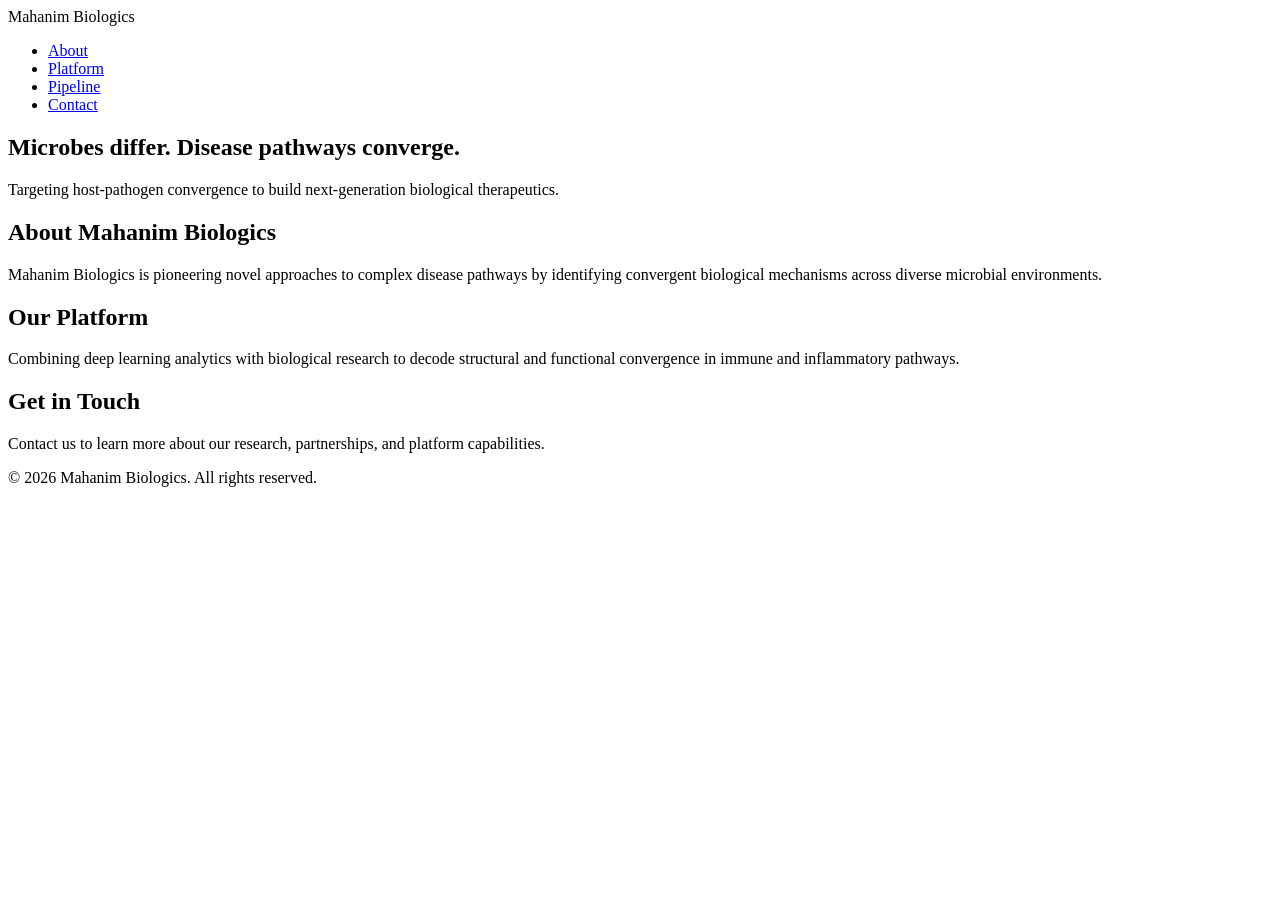
==== index.html @ a3ef7980 "Create index.html" ====
<!DOCTYPE html>
<html lang="en">
<head>
  <meta charset="utf-8">
  <meta name="viewport" content="width=device-width, initial-scale=1.0">
  <title>Mahanim Biologics — Microbes differ. Disease pathways converge.</title>
  <link rel="stylesheet" href="style.css">
</head>
<body>

  <div id="app-root">
    <!-- Main Website Content Structure -->
    <header class="site-header">
      <nav class="nav-container">
        <div class="logo">Mahanim Biologics</div>
        <ul class="nav-links">
          <li><a href="#about">About</a></li>
          <li><a href="#platform">Platform</a></li>
          <li><a href="#pipeline">Pipeline</a></li>
          <li><a href="#contact">Contact</a></li>
        </ul>
      </nav>
    </header>

    <main>
      <section class="hero-section">
        <h1>Microbes differ. Disease pathways converge.</h1>
        <p class="subtitle">Targeting host-pathogen convergence to build next-generation biological therapeutics.</p>
      </section>

      <section id="about" class="content-section">
        <h2>About Mahanim Biologics</h2>
        <p>Mahanim Biologics is pioneering novel approaches to complex disease pathways by identifying convergent biological mechanisms across diverse microbial environments.</p>
      </section>

      <section id="platform" class="content-section">
        <h2>Our Platform</h2>
        <p>Combining deep learning analytics with biological research to decode structural and functional convergence in immune and inflammatory pathways.</p>
      </section>

      <section id="contact" class="content-section">
        <h2>Get in Touch</h2>
        <p>Contact us to learn more about our research, partnerships, and platform capabilities.</p>
      </section>
    </main>

    <footer class="site-footer">
      <p>&copy; 2026 Mahanim Biologics. All rights reserved.</p>
    </footer>
  </div>

  <script src="script.js"></script>
</body>
</html>
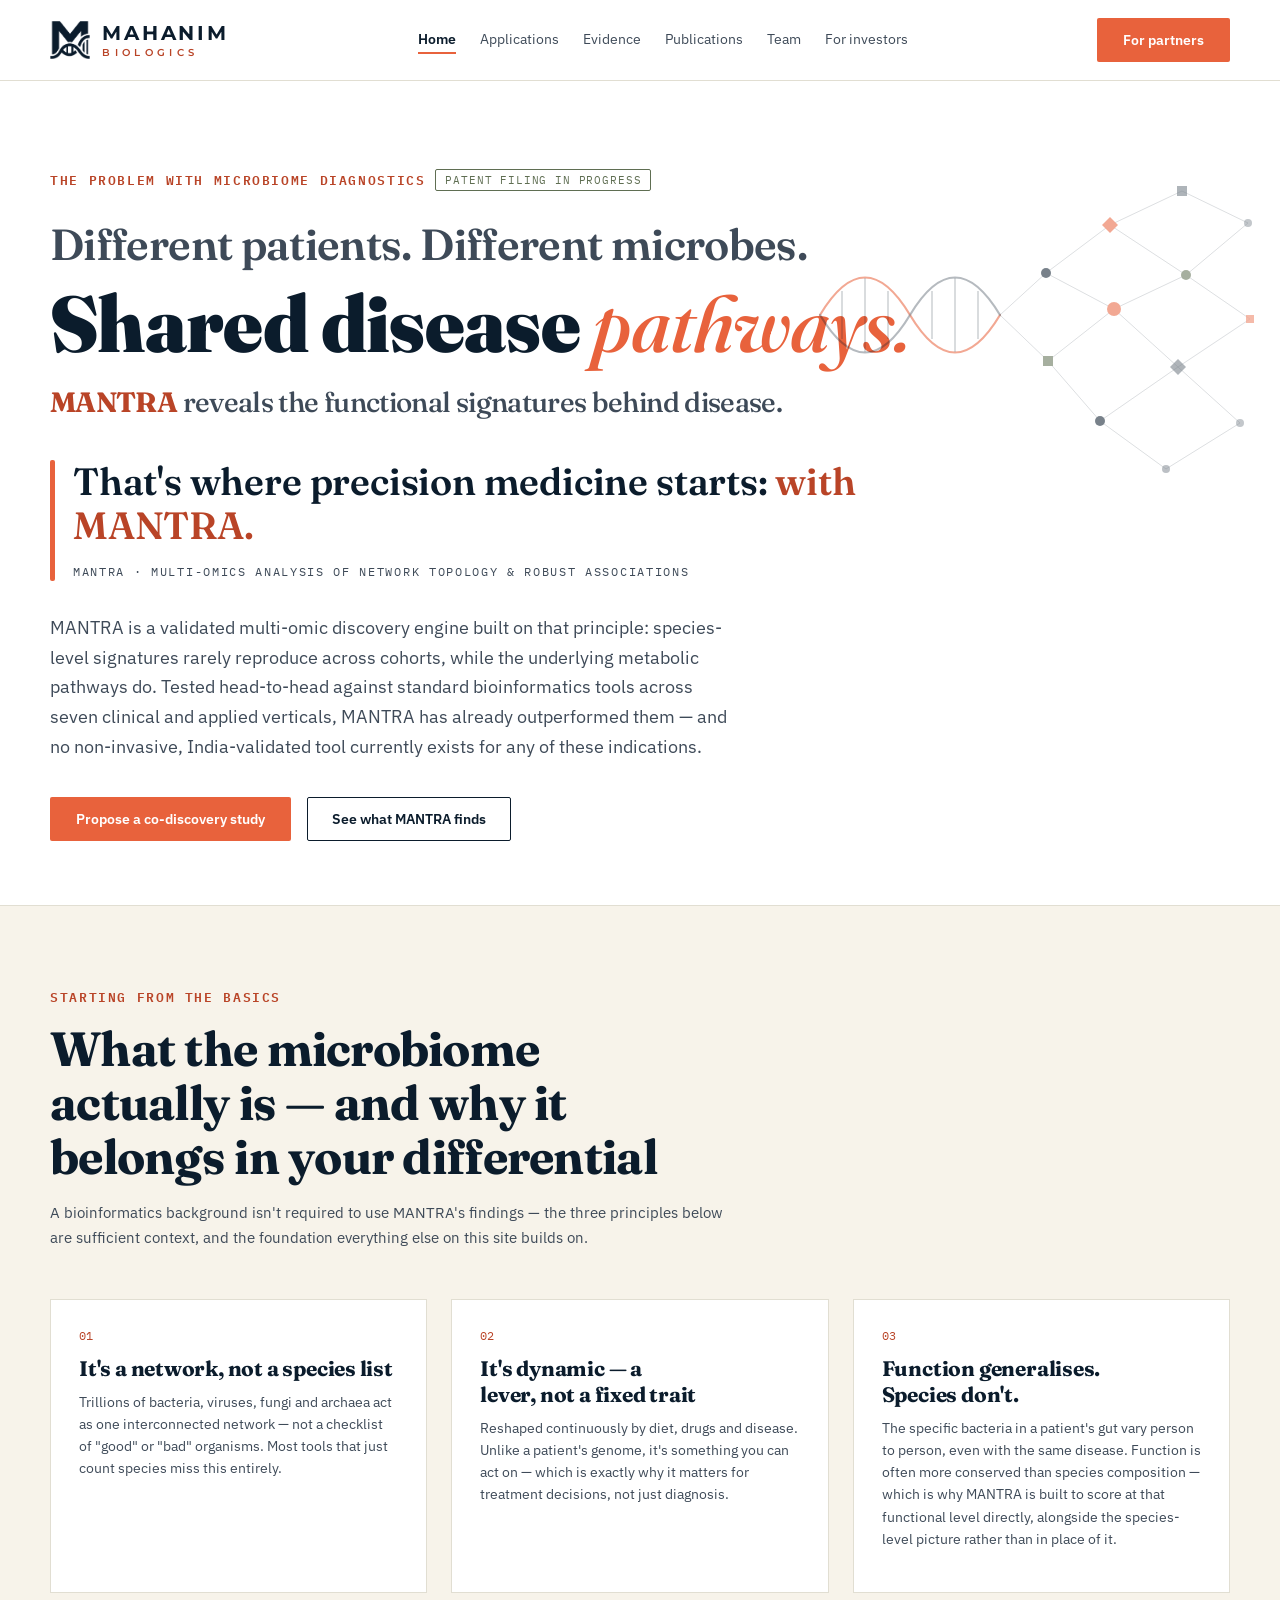
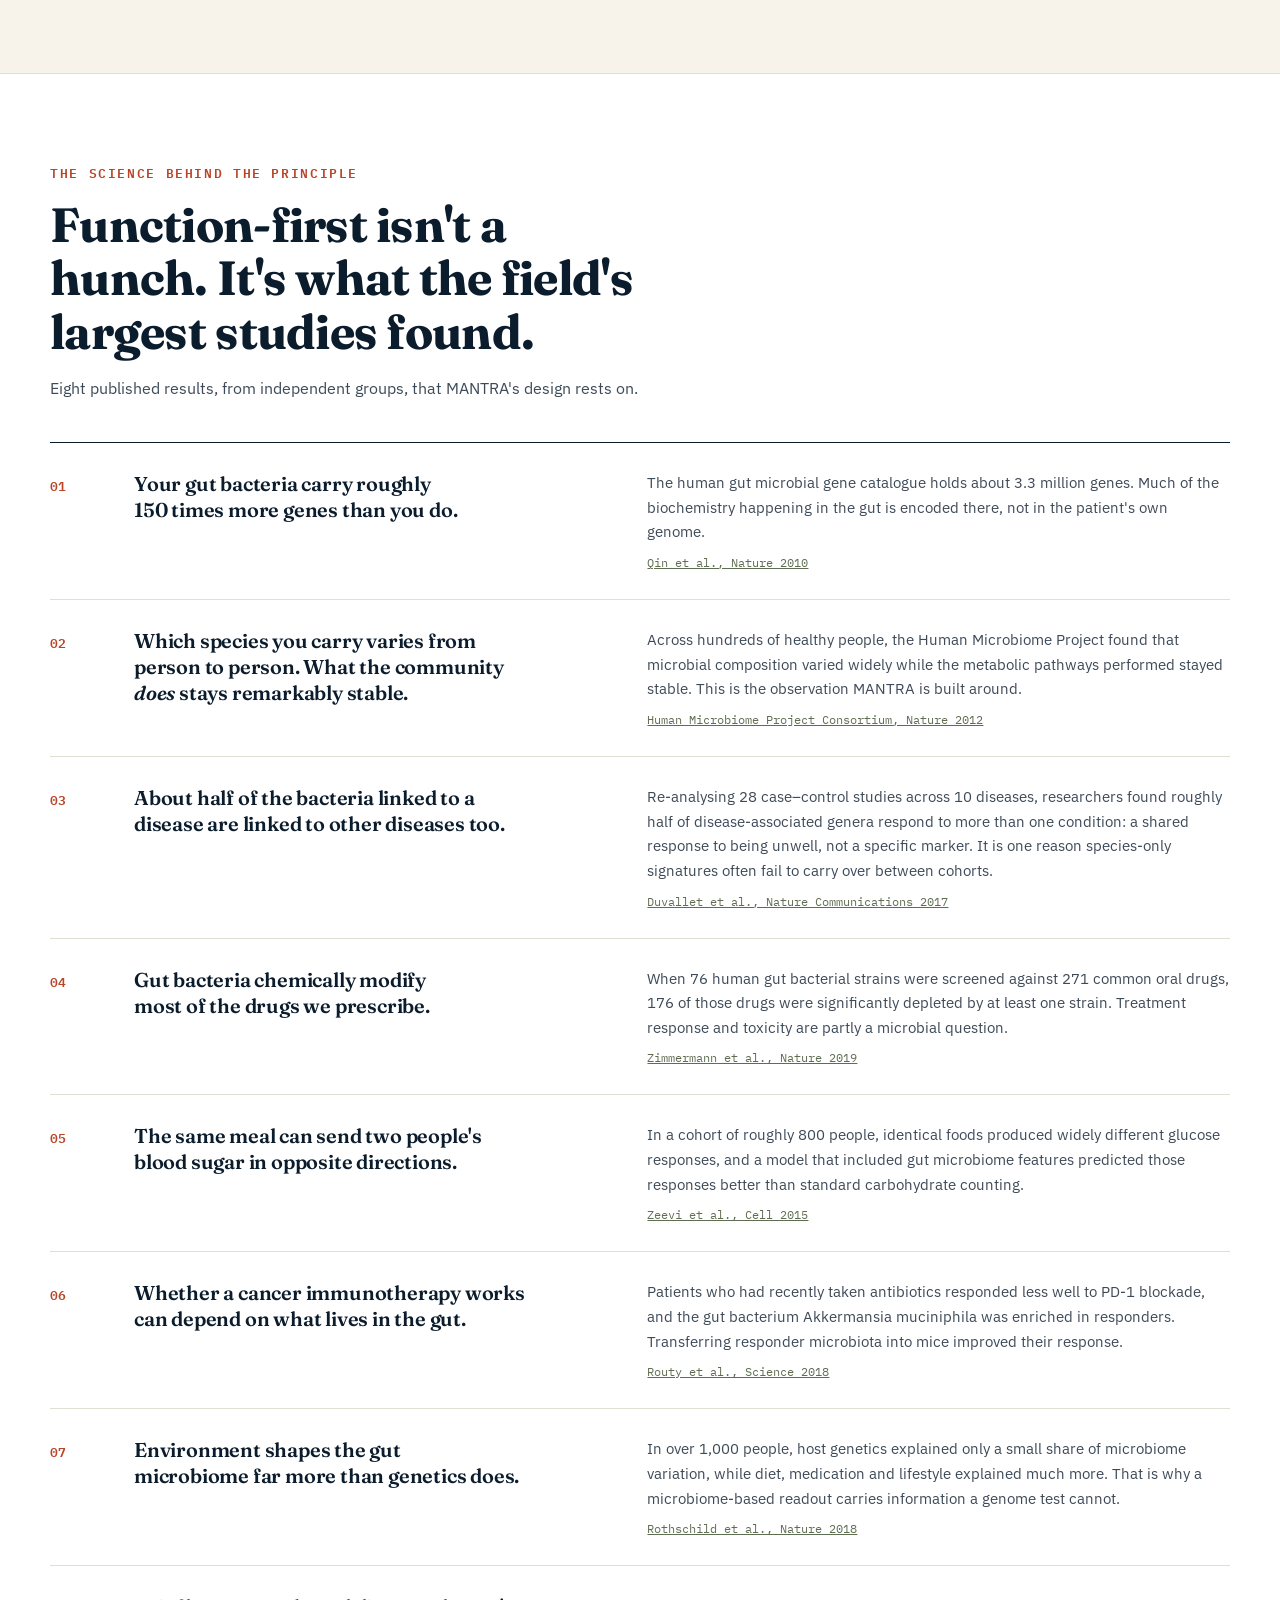
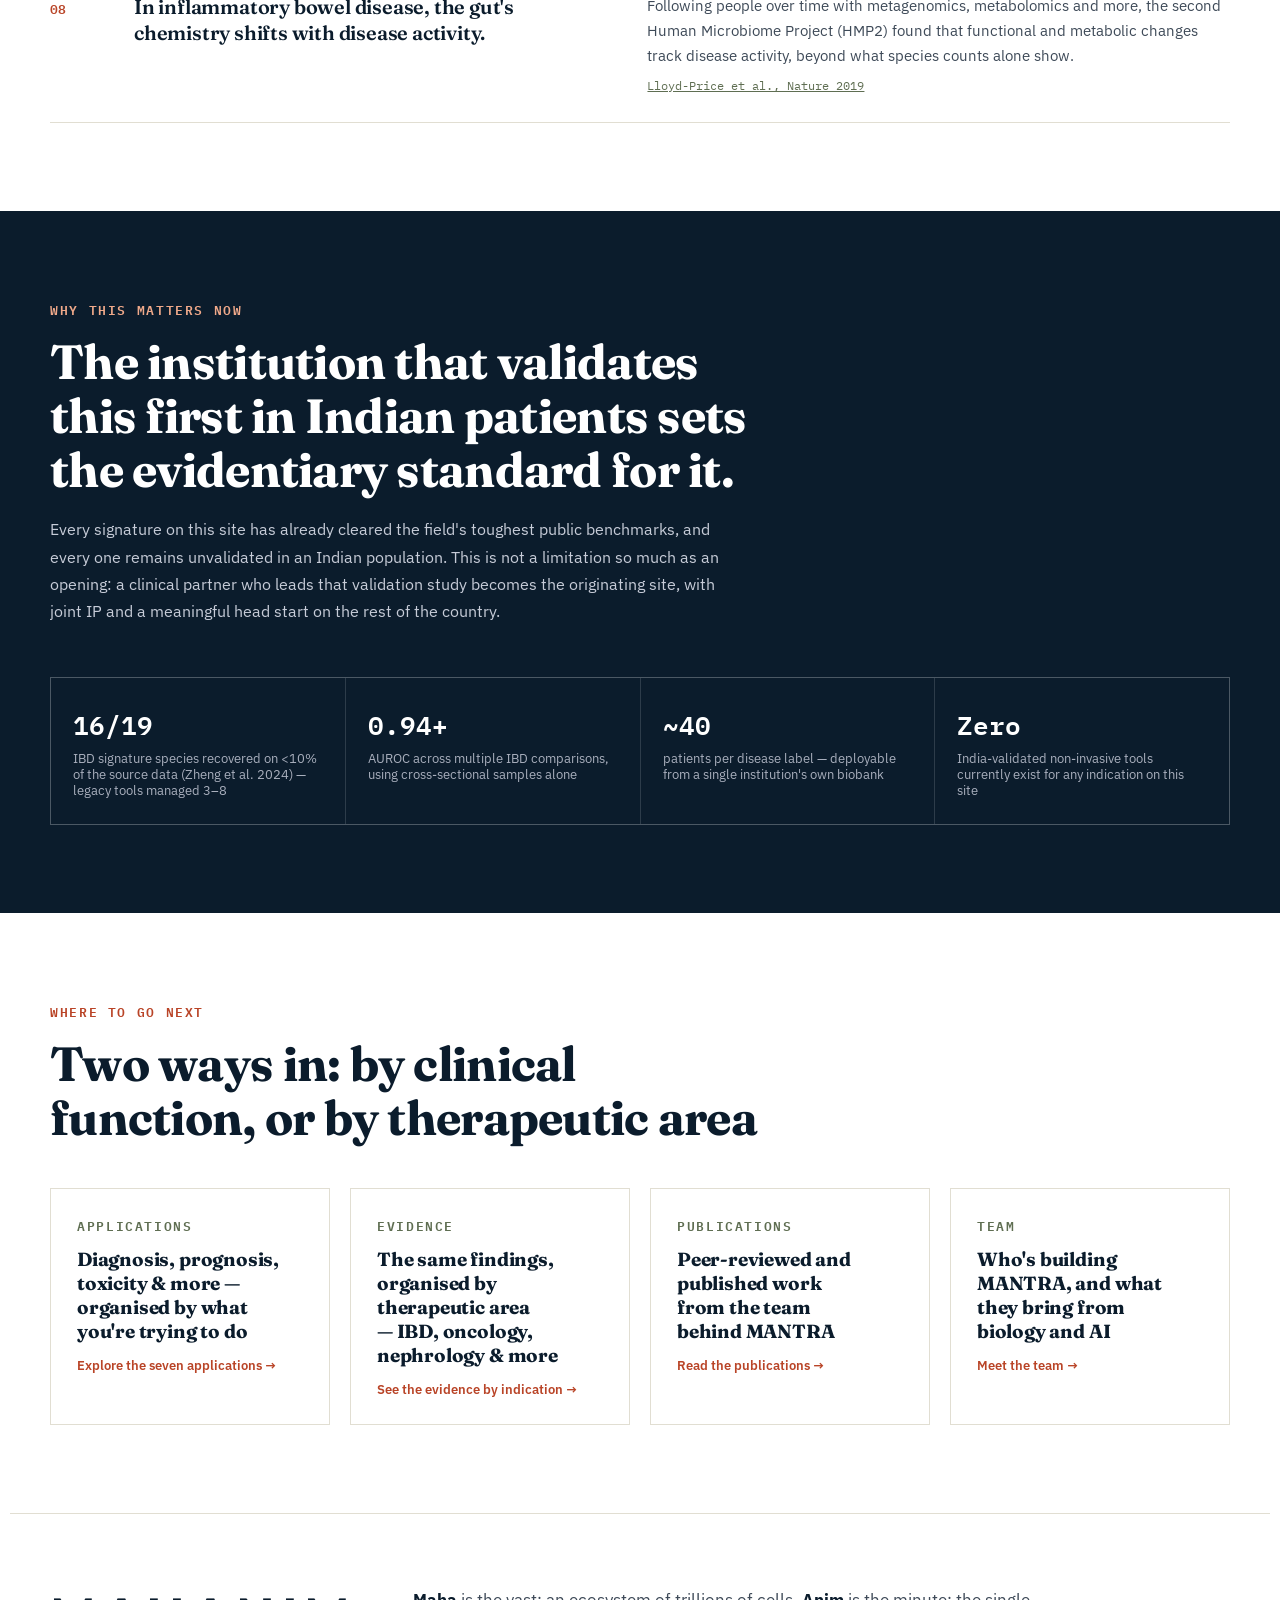
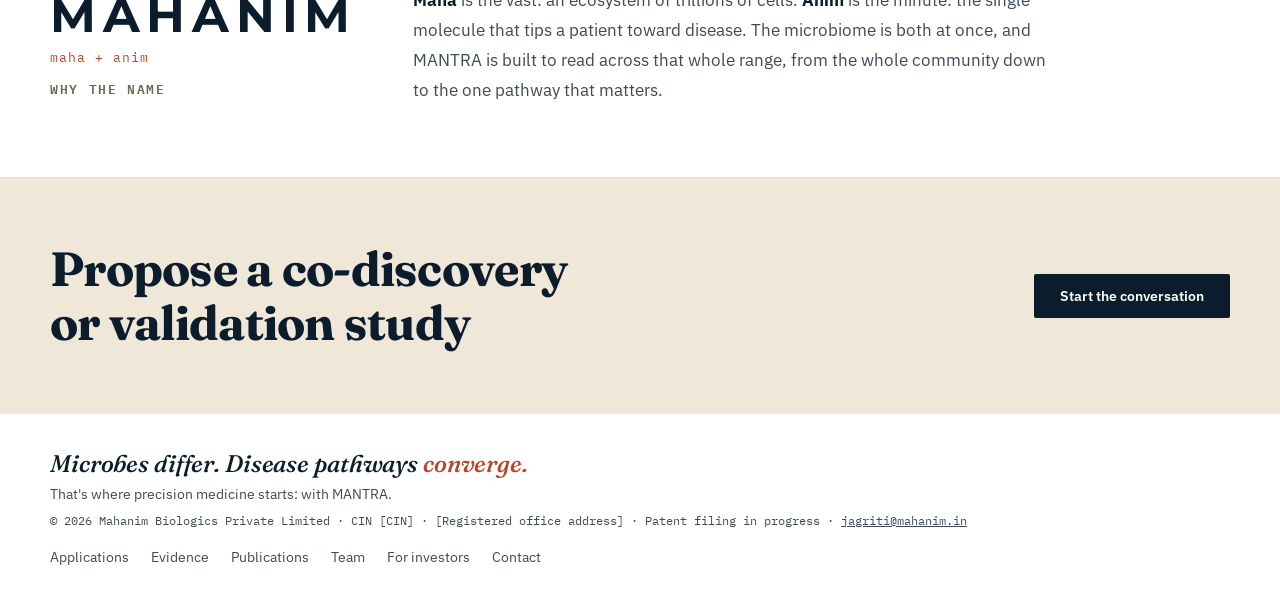
==== commit d05e2ef7: "Add files via upload" ====
--- a/index.html
+++ b/index.html
@@ -1,54 +1,355 @@
-<!DOCTYPE html>
+<!doctype html>
 <html lang="en">
 <head>
-  <meta charset="utf-8">
-  <meta name="viewport" content="width=device-width, initial-scale=1.0">
-  <title>Mahanim Biologics — Microbes differ. Disease pathways converge.</title>
-  <link rel="stylesheet" href="style.css">
+<meta charset="utf-8">
+<meta name="viewport" content="width=device-width, initial-scale=1">
+<meta name="description" content="Mahanim Biologics builds MANTRA, a multi-omic discovery engine that finds the functional microbiome signatures behind disease.">
+<title>Mahanim Biologics — Microbes differ. Disease pathways converge.</title>
+<link rel="icon" type="image/png" href="./assets/mahanim-icon.png">
+
+<link rel="stylesheet" href="https://fonts.googleapis.com/css2?family=Fraunces:ital,opsz,wght@0,9..144,400;0,9..144,600;0,9..144,700;0,9..144,900;1,9..144,500&amp;family=Montserrat:wght@500;600;700;800&amp;family=IBM+Plex+Sans:wght@400;500;600;700&amp;family=IBM+Plex+Mono:wght@400;500;600&amp;display=swap">
+<style>
+  :root{
+    --ink:#0B1C2C; --ink-soft:#3E4A58; --paper:#FFFFFF; --paper-2:#F7F3EA; --paper-3:#EFE8D8;
+    --accent:#E8623C; --accent-deep:#B94427; --sage:#5F6E52; --line:#E1DED2; --line-dark:rgba(255,255,255,0.14);
+    --font-display:'Fraunces',Georgia,serif; --font-body:'IBM Plex Sans',system-ui,sans-serif; --font-mono:'IBM Plex Mono',ui-monospace,monospace;
+  }
+  body{margin:0;background:var(--paper);color:var(--ink);font-family:var(--font-body);}
+  a{color:inherit;text-decoration:none;}
+  h1,h2,h3{font-family:var(--font-display);font-weight:600;margin:0;letter-spacing:-0.01em;}
+  h1{font-weight:800;letter-spacing:-0.02em;}
+  h2{line-height:1.15;}
+  /* type scale */
+  h1:not(.hero-title){font-size:clamp(40px,5.6vw,68px) !important;line-height:1.05 !important;}
+  h2{font-size:clamp(30px,3.8vw,48px) !important;line-height:1.12 !important;letter-spacing:-0.015em;}
+  .eyebrow{font-size:13px;}
+  h1,h2,h3{text-wrap:balance;}
+  .wordmark{display:flex;flex-direction:column;line-height:1;}
+  .wm-main{font-family:'Montserrat',system-ui,sans-serif;font-weight:700;font-size:20px;letter-spacing:0.14em;color:var(--ink);}
+  .wm-sub{font-family:'Montserrat',system-ui,sans-serif;font-weight:600;font-size:9.5px;letter-spacing:0.46em;color:var(--accent-deep);margin-top:5px;}
+  .tagline{font-family:var(--font-display);font-style:italic;font-weight:500;letter-spacing:-0.005em;}
+  .eyebrow{font-family:var(--font-mono);font-size:12.5px;font-weight:600;letter-spacing:0.13em;text-transform:uppercase;color:var(--accent-deep);}
+  .nav-link{font-size:13.5px;color:var(--ink-soft);padding:4px 0;border-bottom:2px solid transparent;}
+  .nav-link:hover{color:var(--ink);}
+  .nav-active{color:var(--ink);font-weight:600;border-bottom:2px solid var(--accent);}
+  .btn-primary{background:var(--accent);color:#fff;font-family:var(--font-body);font-weight:600;font-size:14px;padding:13px 26px;border-radius:2px;display:inline-flex;align-items:center;gap:8px;}
+  .btn-primary:hover{background:var(--accent-deep);}
+  .btn-dark{background:var(--ink);color:#fff;font-family:var(--font-body);font-weight:600;font-size:14px;padding:13px 26px;border-radius:2px;display:inline-flex;align-items:center;gap:8px;}
+  .btn-dark:hover{background:#16293C;}
+  .btn-ghost{border:1.5px solid var(--ink);color:var(--ink);font-family:var(--font-body);font-weight:600;font-size:14px;padding:11.5px 24px;border-radius:2px;display:inline-flex;align-items:center;gap:8px;}
+  .btn-ghost:hover{border-color:var(--accent);color:var(--accent-deep);}
+  .card{border:1px solid var(--line);background:var(--paper);transition:border-color .2s ease, transform .2s ease;}
+  .card:hover{border-color:var(--accent);transform:translateY(-2px);}
+  .sci-row{display:grid;grid-template-columns:56px 1fr 1.2fr;gap:28px;padding:28px 0;border-bottom:1px solid var(--line);align-items:start;}
+  .sci-num{font-family:var(--font-mono);font-size:13px;font-weight:600;color:var(--accent-deep);padding-top:4px;}
+  @media (max-width:880px){.sci-row{grid-template-columns:1fr !important;gap:10px !important;}}
+  .stat-num{font-family:var(--font-mono);font-weight:600;}
+  .tag{font-family:var(--font-mono);font-size:10.5px;letter-spacing:0.08em;text-transform:uppercase;border:1px solid var(--sage);color:var(--sage);border-radius:2px;padding:3px 9px;}
+  .footer-link:hover{color:var(--accent) !important;}
+  @media (max-width:880px){
+    .hide-mobile{display:none !important;}
+    .stack-mobile{flex-direction:column !important;}
+    .grid-mobile-1{grid-template-columns:1fr !important;}
+    .grid-mobile-2{grid-template-columns:1fr 1fr !important;}
+    .hero-title{font-size:40px !important;}
+    .section-pad{padding-left:24px !important;padding-right:24px !important;}
+  }
+  .show-mobile{display:none;}
+  .mnav{position:relative;}
+  .mnav summary{list-style:none;cursor:pointer;font-family:var(--font-body);font-size:14px;font-weight:600;color:var(--ink);padding:0 16px;min-height:44px;border:1px solid var(--line);display:flex;align-items:center;gap:8px;box-sizing:border-box;}
+  .mnav summary::-webkit-details-marker{display:none;}
+  .mnav[open] summary{border-color:var(--ink);}
+  .mnav-panel{position:absolute;right:0;top:calc(100% + 8px);background:#fff;border:1px solid var(--line);min-width:220px;display:flex;flex-direction:column;padding:8px 0;box-shadow:0 10px 28px rgba(11,28,44,0.10);}
+  .mnav-panel a{padding:13px 20px;font-size:15px;color:var(--ink);}
+  .mnav-panel a:hover{background:var(--paper-2);}
+  .mnav-panel .mnav-cta{margin:8px 12px 4px;background:var(--accent);color:#fff;font-weight:600;text-align:center;}
+  @media (max-width:880px){ .show-mobile{display:block !important;} }
+</style>
+
 </head>
 <body>
 
-  <div id="app-root">
-    <!-- Main Website Content Structure -->
-    <header class="site-header">
-      <nav class="nav-container">
-        <div class="logo">Mahanim Biologics</div>
-        <ul class="nav-links">
-          <li><a href="#about">About</a></li>
-          <li><a href="#platform">Platform</a></li>
-          <li><a href="#pipeline">Pipeline</a></li>
-          <li><a href="#contact">Contact</a></li>
-        </ul>
-      </nav>
-    </header>
-
-    <main>
-      <section class="hero-section">
-        <h1>Microbes differ. Disease pathways converge.</h1>
-        <p class="subtitle">Targeting host-pathogen convergence to build next-generation biological therapeutics.</p>
-      </section>
-
-      <section id="about" class="content-section">
-        <h2>About Mahanim Biologics</h2>
-        <p>Mahanim Biologics is pioneering novel approaches to complex disease pathways by identifying convergent biological mechanisms across diverse microbial environments.</p>
-      </section>
-
-      <section id="platform" class="content-section">
-        <h2>Our Platform</h2>
-        <p>Combining deep learning analytics with biological research to decode structural and functional convergence in immune and inflammatory pathways.</p>
-      </section>
-
-      <section id="contact" class="content-section">
-        <h2>Get in Touch</h2>
-        <p>Contact us to learn more about our research, partnerships, and platform capabilities.</p>
-      </section>
-    </main>
-
-    <footer class="site-footer">
-      <p>&copy; 2026 Mahanim Biologics. All rights reserved.</p>
-    </footer>
-  </div>
-
-  <script src="script.js"></script>
+<div style="width:100%;min-height:100vh;">
+
+  <!-- NAV -->
+  <div style="position:sticky;top:0;z-index:50;background:rgba(255,255,255,0.94);backdrop-filter:blur(6px);border-bottom:1px solid var(--line);">
+    <div style="max-width:1180px;margin:0 auto;display:flex;align-items:center;justify-content:space-between;padding:18px 40px;" class="section-pad">
+      <a href="index.html" style="display:flex;align-items:center;gap:12px;" aria-label="Mahanim Biologics home">
+        <img src="./assets/mahanim-mark.png" alt="" style="height:38px;width:auto;display:block;">
+        <span class="wordmark"><span class="wm-main">MAHANIM</span><span class="wm-sub">BIOLOGICS</span></span>
+      </a>
+      <div style="display:flex;align-items:center;gap:24px;" class="hide-mobile">
+        <a href="index.html" class="nav-link nav-active">Home</a>
+        <a href="applications.html" class="nav-link">Applications</a>
+        <a href="evidence.html" class="nav-link">Evidence</a>
+        <a href="publications.html" class="nav-link">Publications</a>
+        <a href="team.html" class="nav-link">Team</a>
+        <a href="investors.html" class="nav-link">For investors</a>
+      </div>
+      <details class="mnav show-mobile"><summary aria-label="Open site menu"><svg width="18" height="18" viewBox="0 0 24 24" fill="none" stroke="currentColor" stroke-width="2" stroke-linecap="round" aria-hidden="true"><path d="M4 7h16M4 12h16M4 17h16"></path></svg>Menu</summary><div class="mnav-panel"><a href="index.html">Home</a><a href="applications.html">Applications</a><a href="evidence.html">Evidence</a><a href="publications.html">Publications</a><a href="team.html">Team</a><a href="investors.html">For investors</a><a href="contact.html" class="mnav-cta">For partners</a></div></details>
+      <a href="contact.html" class="btn-primary hide-mobile">For partners</a>
+    </div>
+  </div>
+
+  <!-- HERO -->
+  <div style="max-width:1180px;margin:0 auto;padding:88px 40px 64px;position:relative;" class="section-pad">
+    <svg style="position:absolute;top:24px;right:0;width:460px;height:420px;opacity:0.55;" viewBox="0 0 460 420" fill="none" class="hide-mobile" aria-hidden="true">
+      <!-- helix entering from the left, unravelling into a network of microbes (circles), metabolites (squares) and enzymes (diamonds) -->
+      <g stroke-width="2.2" stroke-linecap="round">
+        <path d="M10,210 C40,160 70,160 100,210 S160,260 190,210" stroke="#E8623C"></path>
+        <path d="M10,210 C40,260 70,260 100,210 S160,160 190,210" stroke="#0B1C2C" opacity="0.55"></path>
+      </g>
+      <g stroke="#0B1C2C" stroke-width="1.4" opacity="0.4">
+        <line x1="32" y1="186" x2="32" y2="234"></line><line x1="55" y1="173" x2="55" y2="247"></line><line x1="78" y1="186" x2="78" y2="234"></line>
+        <line x1="122" y1="186" x2="122" y2="234"></line><line x1="145" y1="173" x2="145" y2="247"></line><line x1="168" y1="186" x2="168" y2="234"></line>
+      </g>
+      <g stroke="#0B1C2C" stroke-width="0.8" opacity="0.32">
+        <line x1="190" y1="210" x2="236" y2="168"></line><line x1="190" y1="210" x2="238" y2="256"></line>
+        <line x1="236" y1="168" x2="300" y2="120"></line><line x1="236" y1="168" x2="304" y2="204"></line><line x1="238" y1="256" x2="304" y2="204"></line>
+        <line x1="238" y1="256" x2="290" y2="316"></line><line x1="300" y1="120" x2="372" y2="86"></line><line x1="300" y1="120" x2="376" y2="170"></line>
+        <line x1="304" y1="204" x2="376" y2="170"></line><line x1="304" y1="204" x2="368" y2="262"></line><line x1="290" y1="316" x2="368" y2="262"></line>
+        <line x1="290" y1="316" x2="356" y2="364"></line><line x1="372" y1="86" x2="438" y2="118"></line><line x1="376" y1="170" x2="438" y2="118"></line>
+        <line x1="376" y1="170" x2="440" y2="214"></line><line x1="368" y1="262" x2="440" y2="214"></line><line x1="368" y1="262" x2="430" y2="318"></line><line x1="356" y1="364" x2="430" y2="318"></line>
+      </g>
+      <circle cx="236" cy="168" r="5" fill="#0B1C2C"></circle>
+      <rect x="233" y="251" width="10" height="10" fill="#5F6E52"></rect>
+      <path d="M300,112 L308,120 L300,128 L292,120 Z" fill="#E8623C"></path>
+      <circle cx="304" cy="204" r="7" fill="#E8623C"></circle>
+      <circle cx="290" cy="316" r="5" fill="#0B1C2C"></circle>
+      <rect x="367" y="81" width="10" height="10" fill="#0B1C2C" opacity="0.6"></rect>
+      <circle cx="376" cy="170" r="5" fill="#5F6E52"></circle>
+      <path d="M368,254 L376,262 L368,270 L360,262 Z" fill="#0B1C2C" opacity="0.6"></path>
+      <circle cx="356" cy="364" r="4" fill="#0B1C2C" opacity="0.5"></circle>
+      <circle cx="438" cy="118" r="4" fill="#0B1C2C" opacity="0.45"></circle>
+      <rect x="436" y="210" width="8" height="8" fill="#E8623C" opacity="0.8"></rect>
+      <circle cx="430" cy="318" r="4" fill="#0B1C2C" opacity="0.45"></circle>
+    </svg>
+
+    <div style="display:flex;align-items:center;gap:10px;margin-bottom:28px;flex-wrap:wrap;">
+      <div class="eyebrow">The problem with microbiome diagnostics</div>
+      <div class="tag">Patent filing in progress</div>
+    </div>
+    <h1 class="hero-title" style="max-width:920px;margin:0;">
+      <span style="display:block;font-size:clamp(26px,3.4vw,44px);line-height:1.15;font-weight:600;color:var(--ink-soft);">Different patients. Different microbes.</span>
+      <span style="display:block;font-size:clamp(44px,6.2vw,84px);line-height:1.02;font-weight:900;margin-top:14px;">Shared disease <span style="color:var(--accent);font-style:italic;font-weight:500;white-space:nowrap;">pathways.</span></span>
+      <span style="display:block;font-size:clamp(20px,2.2vw,28px);line-height:1.3;font-weight:500;color:var(--ink-soft);margin-top:20px;"><span style="color:var(--accent-deep);font-weight:700;">MANTRA</span> reveals the functional signatures behind disease.</span>
+    </h1>
+    <div style="display:flex;gap:18px;align-items:stretch;margin-top:40px;max-width:860px;">
+      <div style="width:5px;background:var(--accent);flex:none;border-radius:2px;"></div>
+      <div>
+        <div class="tagline" style="font-size:clamp(24px,3vw,38px);line-height:1.15;font-weight:600;color:var(--ink);font-style:normal;">That's where precision medicine starts: <span style="color:var(--accent-deep);">with MANTRA.</span></div>
+        <div style="font-family:var(--font-mono);font-size:12px;letter-spacing:0.14em;text-transform:uppercase;color:var(--ink-soft);margin-top:14px;line-height:1.6;">MANTRA · Multi-OMICs Analysis of Network Topology &amp; Robust Associations</div>
+      </div>
+    </div>
+    <p style="max-width:680px;font-size:18px;line-height:1.65;color:var(--ink-soft);margin-top:32px;">
+      MANTRA is a validated multi-omic discovery engine built on that principle:
+      species-level signatures rarely reproduce across cohorts, while the underlying
+      metabolic pathways do. Tested head-to-head against standard bioinformatics tools
+      across seven clinical and applied verticals, MANTRA has already outperformed
+      them — and no non-invasive, India-validated tool currently exists for any of
+      these indications.
+    </p>
+    <div style="display:flex;gap:16px;margin-top:36px;" class="stack-mobile">
+      <a href="contact.html" class="btn-primary">Propose a co-discovery study</a>
+      <a href="applications.html" class="btn-ghost">See what MANTRA finds</a>
+    </div>
+  </div>
+
+  <!-- BUILD FROM BASICS -->
+  <div style="background:var(--paper-2);padding:80px 40px;border-top:1px solid var(--line);border-bottom:1px solid var(--line);" class="section-pad">
+    <div style="max-width:1180px;margin:0 auto;">
+      <div class="eyebrow">Starting from the basics</div>
+      <h2 style="font-size:clamp(32px,4vw,48px);font-weight:700;margin-top:14px;max-width:680px;">What the microbiome actually is — and why it belongs in your differential</h2>
+      <p style="max-width:680px;color:var(--ink-soft);font-size:15px;line-height:1.7;margin-top:16px;">
+        A bioinformatics background isn't required to use MANTRA's findings — the three
+        principles below are sufficient context, and the foundation everything else on
+        this site builds on.
+      </p>
+
+      <div style="display:grid;grid-template-columns:repeat(3,1fr);gap:24px;margin-top:48px;" class="grid-mobile-1">
+        <div class="card" style="padding:28px;">
+          <div style="font-family:var(--font-mono);font-size:12px;color:var(--accent-deep);">01</div>
+          <h3 style="font-size:21px;font-weight:700;margin-top:12px;">It's a network, not a species list</h3>
+          <p style="font-size:13.5px;color:var(--ink-soft);margin-top:10px;line-height:1.65;">Trillions of bacteria, viruses, fungi and archaea act as one interconnected network — not a checklist of "good" or "bad" organisms. Most tools that just count species miss this entirely.</p>
+        </div>
+        <div class="card" style="padding:28px;">
+          <div style="font-family:var(--font-mono);font-size:12px;color:var(--accent-deep);">02</div>
+          <h3 style="font-size:21px;font-weight:700;margin-top:12px;">It's dynamic — a lever, not a fixed trait</h3>
+          <p style="font-size:13.5px;color:var(--ink-soft);margin-top:10px;line-height:1.65;">Reshaped continuously by diet, drugs and disease. Unlike a patient's genome, it's something you can act on — which is exactly why it matters for treatment decisions, not just diagnosis.</p>
+        </div>
+        <div class="card" style="padding:28px;">
+          <div style="font-family:var(--font-mono);font-size:12px;color:var(--accent-deep);">03</div>
+          <h3 style="font-size:21px;font-weight:700;margin-top:12px;">Function generalises. Species don't.</h3>
+          <p style="font-size:13.5px;color:var(--ink-soft);margin-top:10px;line-height:1.65;">The specific bacteria in a patient's gut vary person to person, even with the same disease. Function is often more conserved than species composition — which is why MANTRA is built to score at that functional level directly, alongside the species-level picture rather than in place of it.</p>
+        </div>
+      </div>
+    </div>
+  </div>
+
+  <!-- THE SCIENCE BEHIND THE PRINCIPLE -->
+  <div style="max-width:1180px;margin:0 auto;padding:88px 40px;" class="section-pad">
+    <div class="eyebrow">The science behind the principle</div>
+    <h2 style="font-size:clamp(32px,4vw,48px);font-weight:700;margin-top:14px;max-width:820px;">Function-first isn't a hunch. It's what the field's largest studies found.</h2>
+    <p style="max-width:700px;color:var(--ink-soft);font-size:16px;line-height:1.7;margin-top:16px;">
+      Eight published results, from independent groups, that MANTRA's design rests on.
+    </p>
+    <div style="margin-top:40px;border-top:1px solid var(--ink);">
+      <div class="sci-row">
+        <div class="sci-num">01</div>
+        <div class="sci-head"><h3 style="font-size:20px;font-weight:600;line-height:1.3;">Your gut bacteria carry roughly 150 times more genes than you do.</h3></div>
+        <div class="sci-body"><p style="font-size:14.5px;color:var(--ink-soft);line-height:1.7;margin:0;">The human gut microbial gene catalogue holds about 3.3 million genes. Much of the biochemistry happening in the gut is encoded there, not in the patient's own genome.</p>
+          <a href="https://doi.org/10.1038/nature08821" target="_blank" style="display:inline-block;font-family:var(--font-mono);font-size:11.5px;color:var(--sage);margin-top:10px;text-decoration:underline;">Qin et al., Nature 2010</a></div>
+      </div>
+      <div class="sci-row">
+        <div class="sci-num">02</div>
+        <div class="sci-head"><h3 style="font-size:20px;font-weight:600;line-height:1.3;">Which species you carry varies from person to person. What the community <em>does</em> stays remarkably stable.</h3></div>
+        <div class="sci-body"><p style="font-size:14.5px;color:var(--ink-soft);line-height:1.7;margin:0;">Across hundreds of healthy people, the Human Microbiome Project found that microbial composition varied widely while the metabolic pathways performed stayed stable. This is the observation MANTRA is built around.</p>
+          <a href="https://doi.org/10.1038/nature11234" target="_blank" style="display:inline-block;font-family:var(--font-mono);font-size:11.5px;color:var(--sage);margin-top:10px;text-decoration:underline;">Human Microbiome Project Consortium, Nature 2012</a></div>
+      </div>
+      <div class="sci-row">
+        <div class="sci-num">03</div>
+        <div class="sci-head"><h3 style="font-size:20px;font-weight:600;line-height:1.3;">About half of the bacteria linked to a disease are linked to other diseases too.</h3></div>
+        <div class="sci-body"><p style="font-size:14.5px;color:var(--ink-soft);line-height:1.7;margin:0;">Re-analysing 28 case–control studies across 10 diseases, researchers found roughly half of disease-associated genera respond to more than one condition: a shared response to being unwell, not a specific marker. It is one reason species-only signatures often fail to carry over between cohorts.</p>
+          <a href="https://doi.org/10.1038/s41467-017-01973-8" target="_blank" style="display:inline-block;font-family:var(--font-mono);font-size:11.5px;color:var(--sage);margin-top:10px;text-decoration:underline;">Duvallet et al., Nature Communications 2017</a></div>
+      </div>
+      <div class="sci-row">
+        <div class="sci-num">04</div>
+        <div class="sci-head"><h3 style="font-size:20px;font-weight:600;line-height:1.3;">Gut bacteria chemically modify most of the drugs we prescribe.</h3></div>
+        <div class="sci-body"><p style="font-size:14.5px;color:var(--ink-soft);line-height:1.7;margin:0;">When 76 human gut bacterial strains were screened against 271 common oral drugs, 176 of those drugs were significantly depleted by at least one strain. Treatment response and toxicity are partly a microbial question.</p>
+          <a href="https://doi.org/10.1038/s41586-019-1291-3" target="_blank" style="display:inline-block;font-family:var(--font-mono);font-size:11.5px;color:var(--sage);margin-top:10px;text-decoration:underline;">Zimmermann et al., Nature 2019</a></div>
+      </div>
+      <div class="sci-row">
+        <div class="sci-num">05</div>
+        <div class="sci-head"><h3 style="font-size:20px;font-weight:600;line-height:1.3;">The same meal can send two people's blood sugar in opposite directions.</h3></div>
+        <div class="sci-body"><p style="font-size:14.5px;color:var(--ink-soft);line-height:1.7;margin:0;">In a cohort of roughly 800 people, identical foods produced widely different glucose responses, and a model that included gut microbiome features predicted those responses better than standard carbohydrate counting.</p>
+          <a href="https://doi.org/10.1016/j.cell.2015.11.001" target="_blank" style="display:inline-block;font-family:var(--font-mono);font-size:11.5px;color:var(--sage);margin-top:10px;text-decoration:underline;">Zeevi et al., Cell 2015</a></div>
+      </div>
+      <div class="sci-row">
+        <div class="sci-num">06</div>
+        <div class="sci-head"><h3 style="font-size:20px;font-weight:600;line-height:1.3;">Whether a cancer immunotherapy works can depend on what lives in the gut.</h3></div>
+        <div class="sci-body"><p style="font-size:14.5px;color:var(--ink-soft);line-height:1.7;margin:0;">Patients who had recently taken antibiotics responded less well to PD-1 blockade, and the gut bacterium Akkermansia muciniphila was enriched in responders. Transferring responder microbiota into mice improved their response.</p>
+          <a href="https://doi.org/10.1126/science.aan3706" target="_blank" style="display:inline-block;font-family:var(--font-mono);font-size:11.5px;color:var(--sage);margin-top:10px;text-decoration:underline;">Routy et al., Science 2018</a></div>
+      </div>
+      <div class="sci-row">
+        <div class="sci-num">07</div>
+        <div class="sci-head"><h3 style="font-size:20px;font-weight:600;line-height:1.3;">Environment shapes the gut microbiome far more than genetics does.</h3></div>
+        <div class="sci-body"><p style="font-size:14.5px;color:var(--ink-soft);line-height:1.7;margin:0;">In over 1,000 people, host genetics explained only a small share of microbiome variation, while diet, medication and lifestyle explained much more. That is why a microbiome-based readout carries information a genome test cannot.</p>
+          <a href="https://doi.org/10.1038/nature25973" target="_blank" style="display:inline-block;font-family:var(--font-mono);font-size:11.5px;color:var(--sage);margin-top:10px;text-decoration:underline;">Rothschild et al., Nature 2018</a></div>
+      </div>
+      <div class="sci-row">
+        <div class="sci-num">08</div>
+        <div class="sci-head"><h3 style="font-size:20px;font-weight:600;line-height:1.3;">In inflammatory bowel disease, the gut's chemistry shifts with disease activity.</h3></div>
+        <div class="sci-body"><p style="font-size:14.5px;color:var(--ink-soft);line-height:1.7;margin:0;">Following people over time with metagenomics, metabolomics and more, the second Human Microbiome Project (HMP2) found that functional and metabolic changes track disease activity, beyond what species counts alone show.</p>
+          <a href="https://doi.org/10.1038/s41586-019-1237-9" target="_blank" style="display:inline-block;font-family:var(--font-mono);font-size:11.5px;color:var(--sage);margin-top:10px;text-decoration:underline;">Lloyd-Price et al., Nature 2019</a></div>
+      </div>
+    </div>
+  </div>
+
+  <!-- WHY YOU NEED TO WORK WITH US -->
+  <div style="background:var(--ink);color:#fff;padding:88px 40px;" class="section-pad">
+    <div style="max-width:1180px;margin:0 auto;">
+      <div class="eyebrow" style="color:#F0A98A;">Why this matters now</div>
+      <h2 style="font-size:clamp(32px,4.2vw,50px);font-weight:700;margin-top:14px;color:#fff;max-width:760px;">
+        The institution that validates this first in Indian patients sets the evidentiary standard for it.
+      </h2>
+      <p style="max-width:700px;color:#C7CCD8;font-size:15.5px;line-height:1.75;margin-top:20px;">
+        Every signature on this site has already cleared the field's toughest public
+        benchmarks, and every one remains unvalidated in an Indian population. This is
+        not a limitation so much as an opening: a clinical partner who leads that
+        validation study becomes the originating site, with joint IP and a meaningful
+        head start on the rest of the country.
+      </p>
+
+      <div style="display:grid;grid-template-columns:repeat(4,1fr);gap:1px;background:rgba(255,255,255,0.14);margin-top:52px;border:1px solid rgba(255,255,255,0.14);" class="grid-mobile-1">
+        <div style="background:var(--ink);padding:26px 22px;">
+          <div class="stat-num" style="font-size:26px;">16/19</div>
+          <div style="font-size:12.5px;color:#A9AFBD;margin-top:6px;">IBD signature species recovered on &lt;10% of the source data (Zheng et al. 2024) — legacy tools managed 3–8</div>
+        </div>
+        <div style="background:var(--ink);padding:26px 22px;">
+          <div class="stat-num" style="font-size:26px;">0.94+</div>
+          <div style="font-size:12.5px;color:#A9AFBD;margin-top:6px;">AUROC across multiple IBD comparisons, using cross-sectional samples alone</div>
+        </div>
+        <div style="background:var(--ink);padding:26px 22px;">
+          <div class="stat-num" style="font-size:26px;">~40</div>
+          <div style="font-size:12.5px;color:#A9AFBD;margin-top:6px;">patients per disease label — deployable from a single institution's own biobank</div>
+        </div>
+        <div style="background:var(--ink);padding:26px 22px;">
+          <div class="stat-num" style="font-size:26px;">Zero</div>
+          <div style="font-size:12.5px;color:#A9AFBD;margin-top:6px;">India-validated non-invasive tools currently exist for any indication on this site</div>
+        </div>
+      </div>
+    </div>
+  </div>
+
+  <!-- EXPLORE -->
+  <div style="max-width:1180px;margin:0 auto;padding:88px 40px;" class="section-pad">
+    <div class="eyebrow">Where to go next</div>
+    <h2 style="font-size:clamp(32px,4vw,48px);font-weight:700;margin-top:14px;max-width:760px;">Two ways in: by clinical function, or by therapeutic area</h2>
+    <div style="display:grid;grid-template-columns:repeat(4,1fr);gap:20px;margin-top:44px;" class="grid-mobile-1">
+      <a href="applications.html" class="card" style="padding:26px;display:block;">
+        <div class="eyebrow" style="color:var(--sage);">Applications</div>
+        <h3 style="font-size:19px;font-weight:700;margin-top:10px;">Diagnosis, prognosis, toxicity &amp; more — organised by what you're trying to do</h3>
+        <div style="font-size:13px;color:var(--accent-deep);margin-top:14px;font-weight:600;">Explore the seven applications →</div>
+      </a>
+      <a href="evidence.html" class="card" style="padding:26px;display:block;">
+        <div class="eyebrow" style="color:var(--sage);">Evidence</div>
+        <h3 style="font-size:19px;font-weight:700;margin-top:10px;">The same findings, organised by therapeutic area — IBD, oncology, nephrology &amp; more</h3>
+        <div style="font-size:13px;color:var(--accent-deep);margin-top:14px;font-weight:600;">See the evidence by indication →</div>
+      </a>
+      <a href="publications.html" class="card" style="padding:26px;display:block;">
+        <div class="eyebrow" style="color:var(--sage);">Publications</div>
+        <h3 style="font-size:19px;font-weight:700;margin-top:10px;">Peer-reviewed and published work from the team behind MANTRA</h3>
+        <div style="font-size:13px;color:var(--accent-deep);margin-top:14px;font-weight:600;">Read the publications →</div>
+      </a>
+      <a href="team.html" class="card" style="padding:26px;display:block;">
+        <div class="eyebrow" style="color:var(--sage);">Team</div>
+        <h3 style="font-size:19px;font-weight:700;margin-top:10px;">Who's building MANTRA, and what they bring from biology and AI</h3>
+        <div style="font-size:13px;color:var(--accent-deep);margin-top:14px;font-weight:600;">Meet the team →</div>
+      </a>
+    </div>
+  </div>
+
+  <!-- THE NAME -->
+  <div style="max-width:1180px;margin:0 auto;padding:72px 40px;border-top:1px solid var(--line);" class="section-pad">
+    <div style="display:flex;gap:56px;align-items:center;" class="stack-mobile">
+      <div style="flex:none;">
+        <div style="font-family:'Montserrat',system-ui,sans-serif;font-weight:700;font-size:clamp(34px,4vw,48px);letter-spacing:0.14em;line-height:1;">MAHANIM</div>
+        <div style="font-family:var(--font-mono);font-size:13px;color:var(--accent-deep);margin-top:10px;letter-spacing:0.08em;">maha + anim</div>
+        <div class="eyebrow" style="margin-top:12px;color:var(--sage);">Why the name</div>
+      </div>
+      <p style="font-size:17px;color:var(--ink-soft);line-height:1.75;max-width:640px;margin:0;">
+        <strong style="color:var(--ink);">Maha</strong> is the vast: an ecosystem of trillions of cells.
+        <strong style="color:var(--ink);">Anim</strong> is the minute: the single molecule that tips a patient
+        toward disease. The microbiome is both at once, and MANTRA is built to read across
+        that whole range, from the whole community down to the one pathway that matters.
+      </p>
+    </div>
+  </div>
+
+  <!-- CTA BAND -->
+  <div style="background:var(--paper-3);padding:64px 40px;border-top:1px solid var(--line);" class="section-pad">
+    <div style="max-width:1180px;margin:0 auto;display:flex;justify-content:space-between;align-items:center;gap:24px;flex-wrap:wrap;">
+      <h2 style="font-size:clamp(26px,3vw,36px);font-weight:700;max-width:520px;">Propose a co-discovery or validation study</h2>
+      <a href="contact.html" class="btn-dark">Start the conversation</a>
+    </div>
+  </div>
+
+  <!-- FOOTER -->
+  <div style="padding:36px 40px;" class="section-pad">
+    <div style="max-width:1180px;margin:0 auto;display:flex;justify-content:space-between;align-items:center;flex-wrap:wrap;gap:16px;">
+      <div><div class="tagline" style="font-size:24px;line-height:1.2;color:var(--ink);">Microbes differ. Disease pathways <span style="color:var(--accent-deep);">converge.</span></div><div style="font-size:14px;color:var(--ink-soft);margin:6px 0 10px;">That's where precision medicine starts: with MANTRA.</div><div style="font-family:var(--font-mono);font-size:11.5px;color:var(--ink-soft);">© 2026 Mahanim Biologics Private Limited · CIN [CIN] · [Registered office address] · Patent filing in progress · <a href="mailto:jagriti@mahanim.in" style="text-decoration:underline;">jagriti@mahanim.in</a></div></div>
+      <div style="display:flex;gap:22px;flex-wrap:wrap;">
+        <a href="applications.html" class="nav-link footer-link">Applications</a>
+        <a href="evidence.html" class="nav-link footer-link">Evidence</a>
+        <a href="publications.html" class="nav-link footer-link">Publications</a>
+        <a href="team.html" class="nav-link footer-link">Team</a>
+        <a href="investors.html" class="nav-link footer-link">For investors</a>
+        <a href="contact.html" class="nav-link footer-link">Contact</a>
+      </div>
+    </div>
+  </div>
+
+</div>
+
 </body>
 </html>
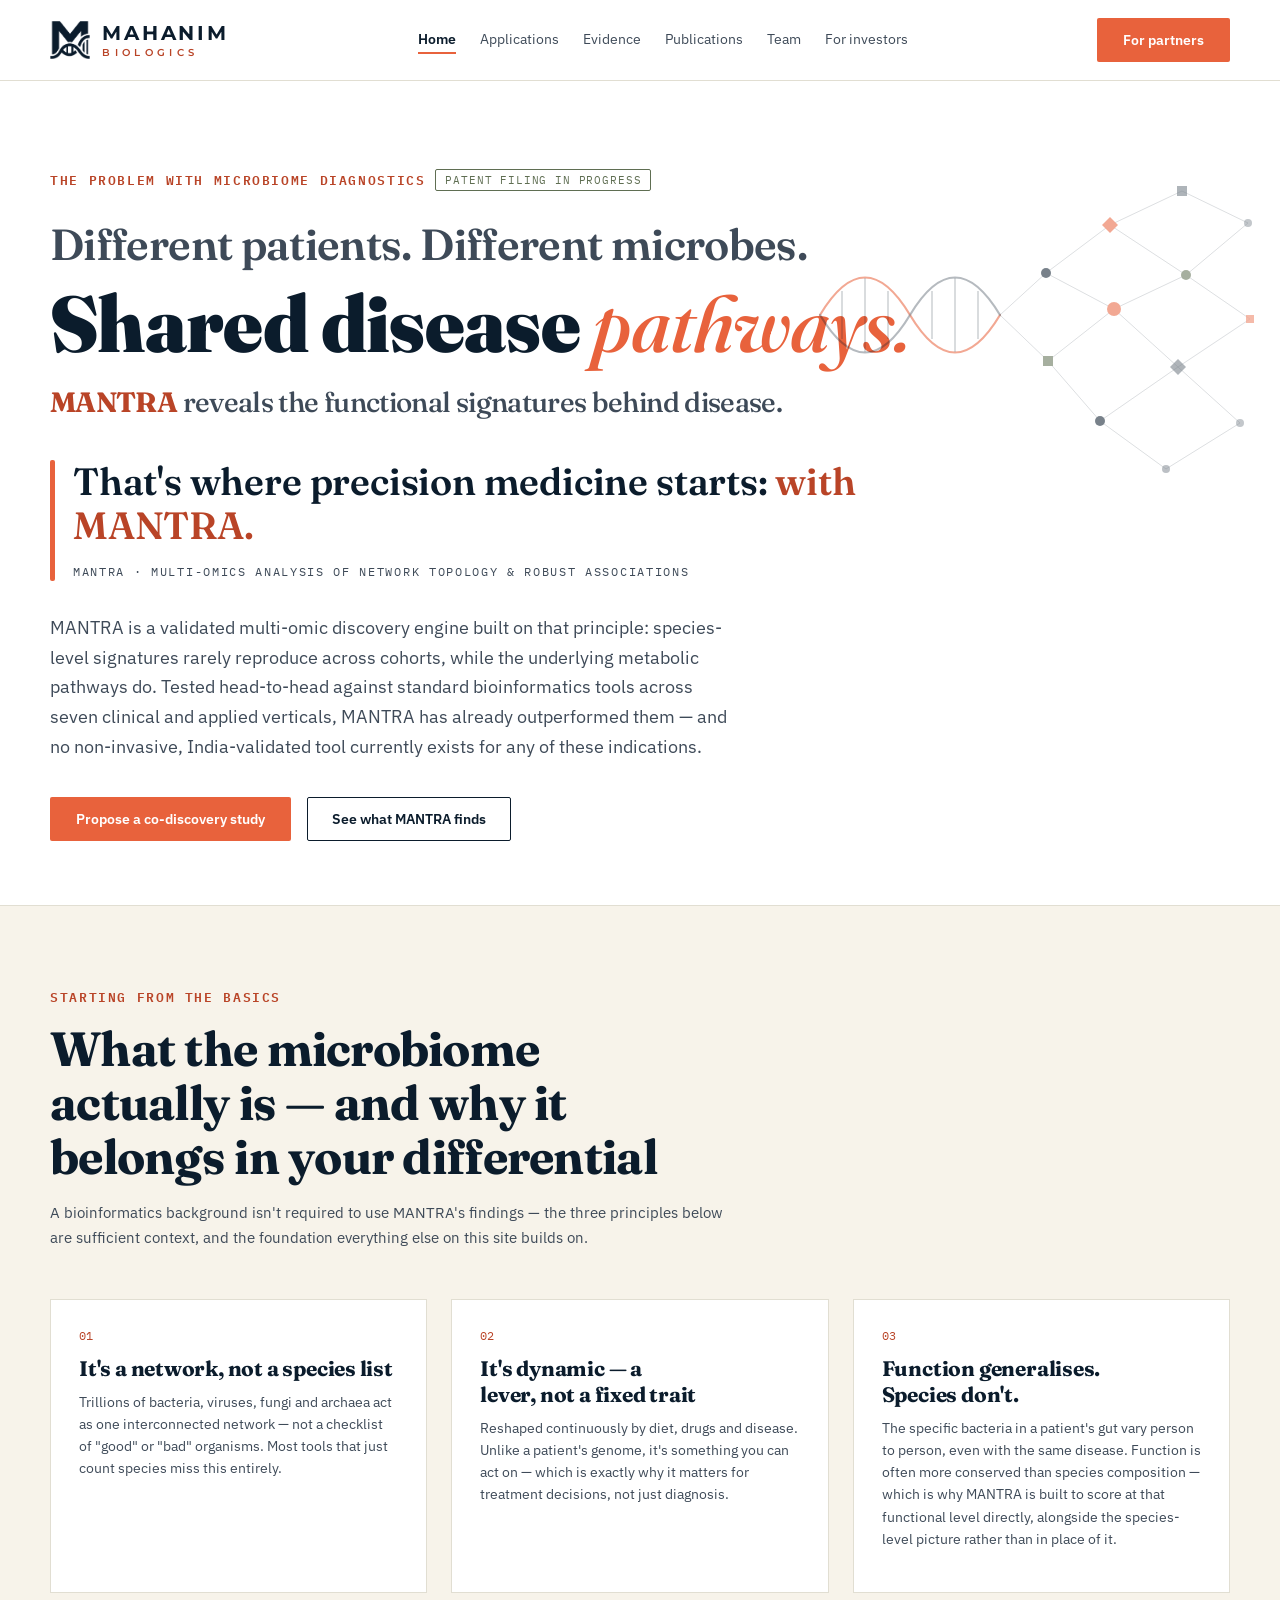
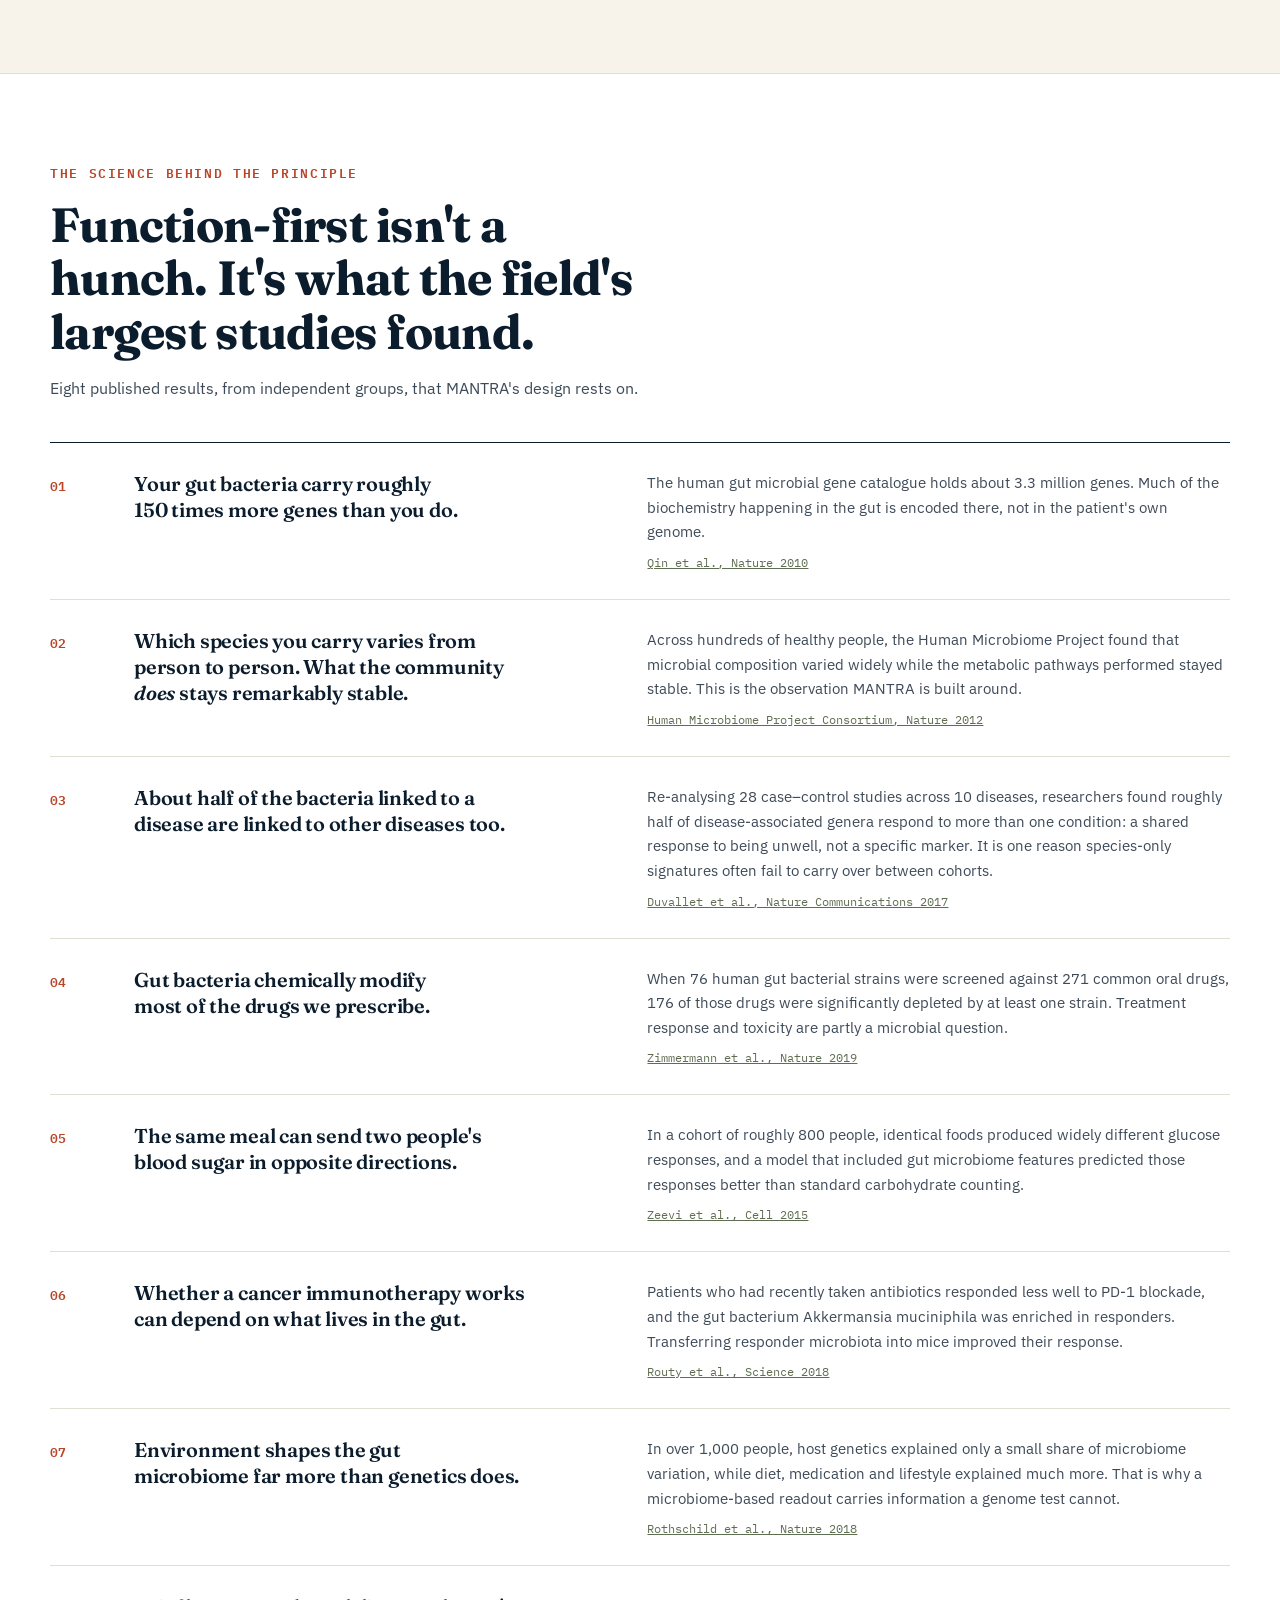
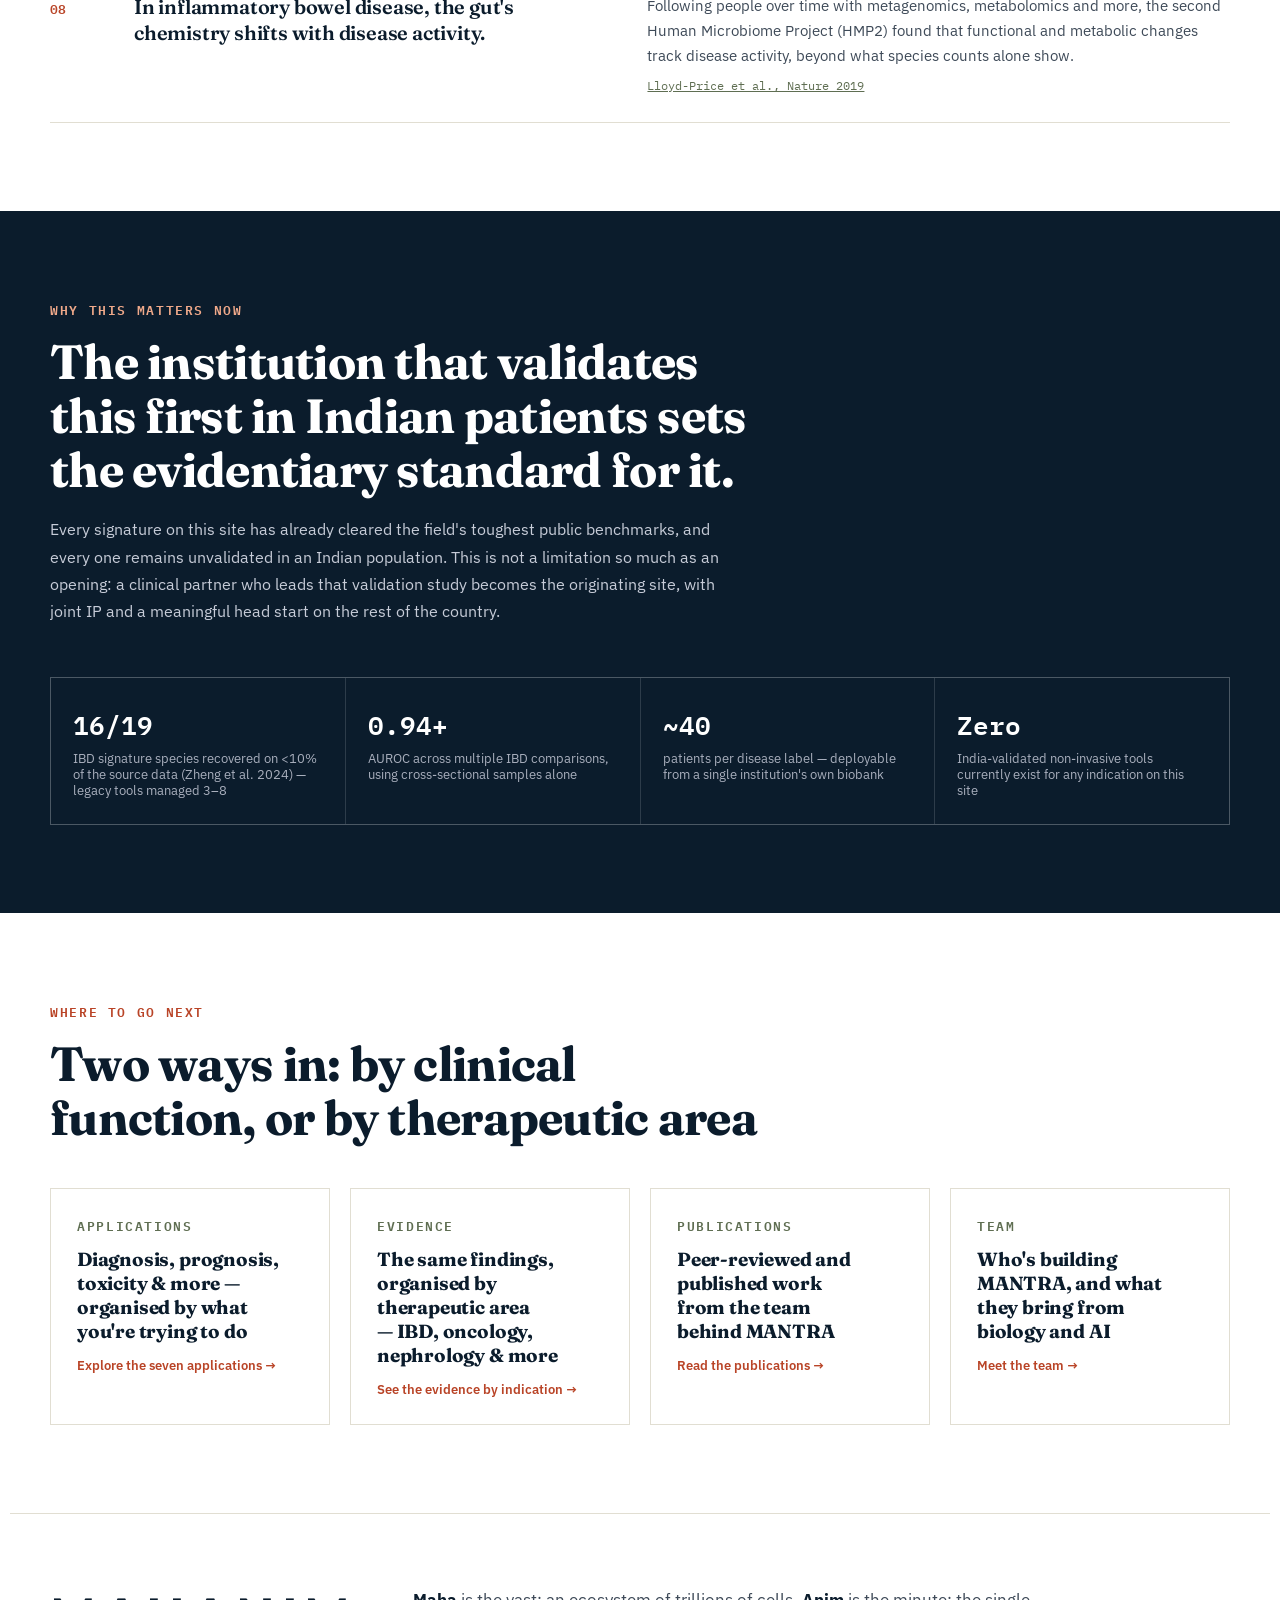
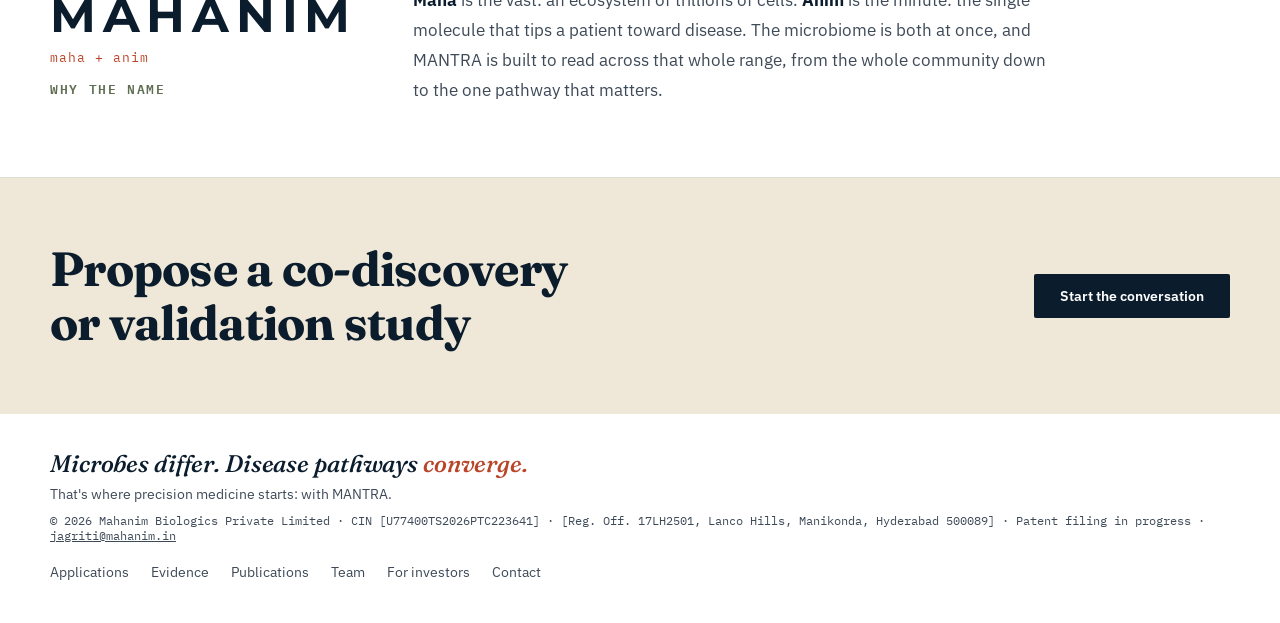
==== commit 339767d1: "Modify footer content with updated CIN and address Updated company information in the footer section" ====
--- a/index.html
+++ b/index.html
@@ -337,7 +337,7 @@
   <!-- FOOTER -->
   <div style="padding:36px 40px;" class="section-pad">
     <div style="max-width:1180px;margin:0 auto;display:flex;justify-content:space-between;align-items:center;flex-wrap:wrap;gap:16px;">
-      <div><div class="tagline" style="font-size:24px;line-height:1.2;color:var(--ink);">Microbes differ. Disease pathways <span style="color:var(--accent-deep);">converge.</span></div><div style="font-size:14px;color:var(--ink-soft);margin:6px 0 10px;">That's where precision medicine starts: with MANTRA.</div><div style="font-family:var(--font-mono);font-size:11.5px;color:var(--ink-soft);">© 2026 Mahanim Biologics Private Limited · CIN [CIN] · [Registered office address] · Patent filing in progress · <a href="mailto:jagriti@mahanim.in" style="text-decoration:underline;">jagriti@mahanim.in</a></div></div>
+      <div><div class="tagline" style="font-size:24px;line-height:1.2;color:var(--ink);">Microbes differ. Disease pathways <span style="color:var(--accent-deep);">converge.</span></div><div style="font-size:14px;color:var(--ink-soft);margin:6px 0 10px;">That's where precision medicine starts: with MANTRA.</div><div style="font-family:var(--font-mono);font-size:11.5px;color:var(--ink-soft);">© 2026 Mahanim Biologics Private Limited · CIN [U77400TS2026PTC223641] · [Reg. Off. 17LH2501, Lanco Hills, Manikonda, Hyderabad 500089] · Patent filing in progress · <a href="mailto:jagriti@mahanim.in" style="text-decoration:underline;">jagriti@mahanim.in</a></div></div>
       <div style="display:flex;gap:22px;flex-wrap:wrap;">
         <a href="applications.html" class="nav-link footer-link">Applications</a>
         <a href="evidence.html" class="nav-link footer-link">Evidence</a>
